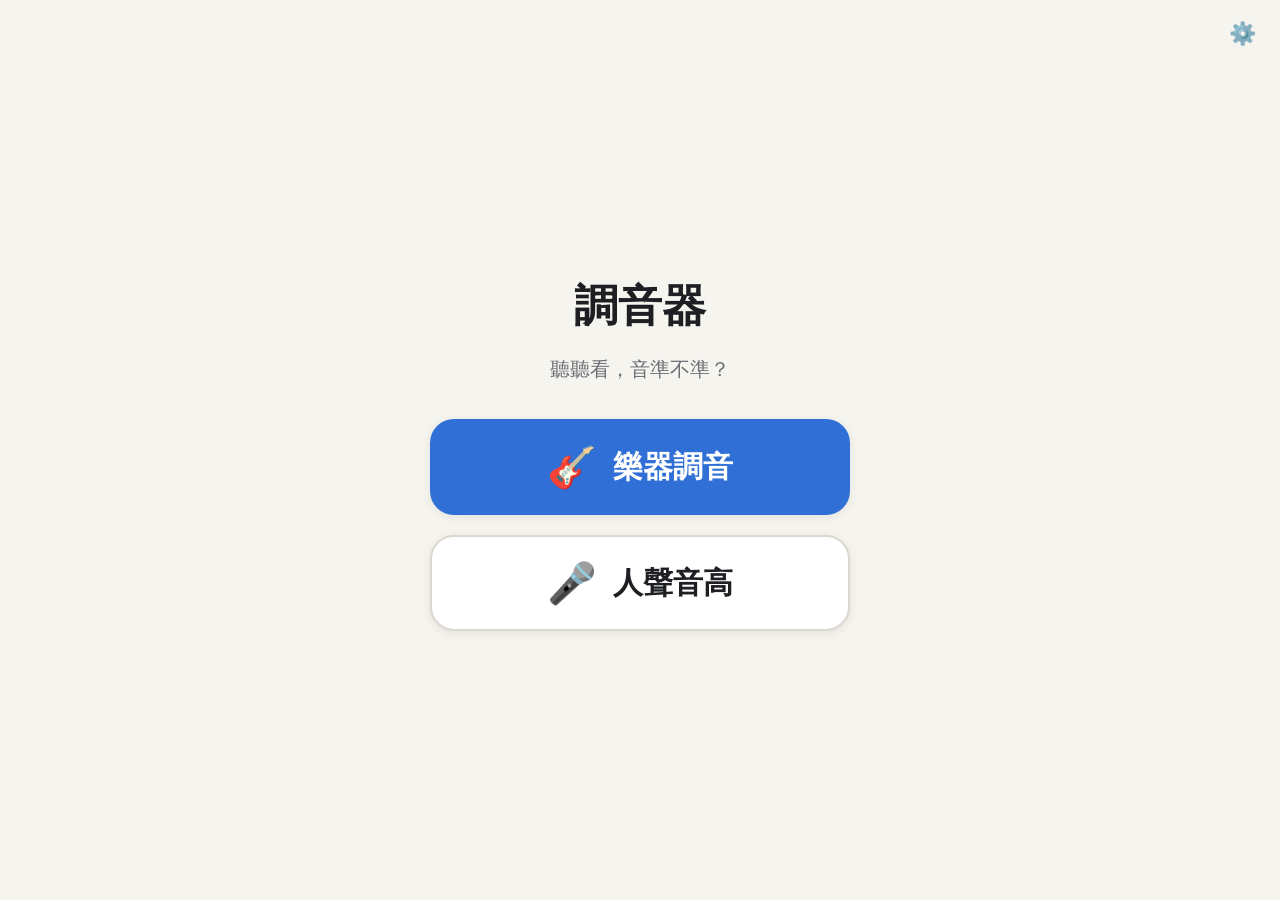
==== index.html @ ddfae739 "階段 2：樂器調音器畫面 - 首頁兩個大按鈕、設定頁（A4 基準音 430–446、音名顯示方式，存於 localStorage） - 樂器調音畫面：大字音名＋唱名、音分、±50 音分指針（緩動）、±" ====
<!DOCTYPE html>
<html lang="zh-Hant">
<head>
  <meta charset="utf-8">
  <meta name="viewport" content="width=device-width, initial-scale=1, viewport-fit=cover">
  <meta name="theme-color" content="#f6f4ef" media="(prefers-color-scheme: light)">
  <meta name="theme-color" content="#16181c" media="(prefers-color-scheme: dark)">
  <title>調音器</title>
  <link rel="stylesheet" href="css/style.css">
</head>
<body>

  <!-- 首頁 -->
  <section id="home" class="screen">
    <header class="topbar">
      <span></span>
      <span></span>
      <button class="icon-btn" id="btn-settings" aria-label="設定">⚙️</button>
    </header>
    <div class="home-body">
      <h1 class="app-title">調音器</h1>
      <p class="app-sub">聽聽看，音準不準？</p>
      <button class="big-btn" id="btn-instrument">
        <span class="big-btn-icon">🎸</span><span>樂器調音</span>
      </button>
      <button class="big-btn secondary" id="btn-voice">
        <span class="big-btn-icon">🎤</span><span>人聲音高</span>
      </button>
      <p class="toast" id="toast" hidden></p>
    </div>
  </section>

  <!-- 設定 -->
  <section id="settings" class="screen" hidden>
    <header class="topbar">
      <button class="icon-btn back" data-back aria-label="返回">‹ 返回</button>
      <h2>設定</h2>
      <span></span>
    </header>
    <div class="settings-body">
      <div class="card">
        <h3>A4 基準音</h3>
        <p class="a4-value"><span id="a4-value">440</span> Hz</p>
        <div class="btn-row">
          <button class="chip" data-a4-step="-1">−1</button>
          <button class="chip" data-a4="438">438</button>
          <button class="chip" data-a4="440">440</button>
          <button class="chip" data-a4="442">442</button>
          <button class="chip" data-a4-step="1">+1</button>
        </div>
        <p class="hint">一般是 440。合唱團或樂團若有指定，再照指定調整（430–446）。</p>
      </div>
      <div class="card">
        <h3>音名顯示</h3>
        <div class="btn-col">
          <button class="option" data-naming="letter">音名（C D E…）</button>
          <button class="option" data-naming="solfege">唱名（Do Re Mi…）</button>
          <button class="option" data-naming="both">兩者並列</button>
        </div>
      </div>
    </div>
  </section>

  <!-- 樂器調音 -->
  <section id="instrument" class="screen" hidden>
    <header class="topbar">
      <button class="icon-btn back" data-back aria-label="返回">‹ 返回</button>
      <h2>樂器調音</h2>
      <span class="a4-badge">A4 = <span id="inst-a4">440</span></span>
    </header>

    <div class="tuner" id="tuner">
      <div class="note-display idle" id="note-display">
        <div class="note-main"><span id="note-name">–</span><span class="note-oct" id="note-oct"></span></div>
        <div class="note-sub" id="note-sub">&nbsp;</div>
      </div>

      <div class="cents" id="cents">&nbsp;</div>

      <div class="meter" aria-hidden="true">
        <div class="meter-zone"></div>
        <div class="meter-ticks">
          <span>−50</span><span>−25</span><span>0</span><span>+25</span><span>+50</span>
        </div>
        <div class="needle" id="needle"></div>
      </div>

      <p class="tune-hint" id="tune-hint">請彈奏或吹奏一個音</p>
      <p class="freq" id="freq">&nbsp;</p>
    </div>

    <!-- 麥克風無法使用時的說明 -->
    <div class="mic-error" id="mic-error" hidden>
      <h3 id="mic-error-title">需要使用麥克風</h3>
      <div id="mic-error-body"></div>
      <button class="big-btn" id="btn-retry">再試一次</button>
    </div>
  </section>

  <!-- 點一下繼續 -->
  <div class="overlay" id="resume-overlay" hidden>
    <button class="overlay-btn" id="btn-resume">
      <span class="overlay-icon">▶︎</span>
      <span>點一下繼續</span>
    </button>
  </div>

  <script type="module" src="js/app.js"></script>
</body>
</html>
---- css/style.css ----
:root {
  --bg: #f6f4ef;
  --surface: #ffffff;
  --text: #1d1f23;
  --muted: #6b6f76;
  --line: #dcd8cf;
  --accent: #2f6fd6;
  --accent-text: #ffffff;
  --good: #1f9d55;
  --good-bg: #e3f6ea;
  --warn: #d9822b;
  --shadow: 0 2px 10px rgba(0, 0, 0, 0.08);
  color-scheme: light dark;
}

@media (prefers-color-scheme: dark) {
  :root {
    --bg: #16181c;
    --surface: #22252b;
    --text: #f1f1f1;
    --muted: #a0a4ab;
    --line: #3a3e46;
    --accent: #5b94f0;
    --accent-text: #0f1115;
    --good: #3ecf7a;
    --good-bg: #173a26;
    --warn: #f0a050;
    --shadow: none;
  }
}

* { box-sizing: border-box; }

html, body {
  margin: 0;
  height: 100%;
}

body {
  background: var(--bg);
  color: var(--text);
  font-family: -apple-system, BlinkMacSystemFont, "PingFang TC", "Noto Sans TC", "Microsoft JhengHei", sans-serif;
  -webkit-tap-highlight-color: transparent;
  -webkit-user-select: none;
  user-select: none;
  transition: background-color 0.3s;
}

button {
  font: inherit;
  color: inherit;
  cursor: pointer;
  touch-action: manipulation;
}

[hidden] { display: none !important; }

.screen {
  min-height: 100%;
  display: flex;
  flex-direction: column;
  padding: env(safe-area-inset-top) env(safe-area-inset-right) env(safe-area-inset-bottom) env(safe-area-inset-left);
}

/* 頂列 */
.topbar {
  display: grid;
  grid-template-columns: 1fr auto 1fr;
  align-items: center;
  padding: 10px 12px;
  min-height: 60px;
}
.topbar h2 { margin: 0; font-size: 22px; }
.topbar > :last-child { justify-self: end; }
.icon-btn {
  background: none;
  border: none;
  font-size: 22px;
  padding: 10px 12px;
  border-radius: 12px;
  min-height: 48px;
}
.icon-btn.back { justify-self: start; font-size: 20px; color: var(--accent); }
.icon-btn:active { background: var(--line); }

/* 首頁 */
.home-body {
  flex: 1;
  display: flex;
  flex-direction: column;
  align-items: center;
  justify-content: center;
  gap: 20px;
  padding: 0 20px 60px;
}
.app-title { font-size: 44px; margin: 0; }
.app-sub { font-size: 20px; color: var(--muted); margin: 0 0 16px; }

.big-btn {
  width: 100%;
  max-width: 420px;
  min-height: 96px;
  display: flex;
  align-items: center;
  justify-content: center;
  gap: 16px;
  font-size: 30px;
  font-weight: 700;
  border: none;
  border-radius: 24px;
  background: var(--accent);
  color: var(--accent-text);
  box-shadow: var(--shadow);
}
.big-btn.secondary {
  background: var(--surface);
  color: var(--text);
  border: 2px solid var(--line);
}
.big-btn:active { transform: scale(0.98); }
.big-btn-icon { font-size: 40px; }

.toast {
  font-size: 18px;
  color: var(--muted);
  text-align: center;
  margin: 0;
}

/* 設定 */
.settings-body {
  display: flex;
  flex-direction: column;
  gap: 16px;
  padding: 8px 16px 32px;
  width: 100%;
  max-width: 560px;
  margin: 0 auto;
}
.card {
  background: var(--surface);
  border-radius: 20px;
  padding: 18px;
  box-shadow: var(--shadow);
  border: 1px solid var(--line);
}
.card h3 { margin: 0 0 12px; font-size: 20px; }
.a4-value { font-size: 44px; font-weight: 700; text-align: center; margin: 4px 0 14px; }
.btn-row { display: flex; gap: 8px; }
.btn-col { display: flex; flex-direction: column; gap: 10px; }
.chip, .option {
  flex: 1;
  min-height: 56px;
  border-radius: 14px;
  border: 2px solid var(--line);
  background: var(--bg);
  font-size: 20px;
  font-weight: 600;
}
.option { text-align: left; padding: 0 16px; }
.chip.selected, .option.selected {
  border-color: var(--accent);
  background: var(--accent);
  color: var(--accent-text);
}
.hint { color: var(--muted); font-size: 16px; margin: 12px 0 0; line-height: 1.5; }

/* 樂器調音 */
.a4-badge { font-size: 16px; color: var(--muted); padding-right: 6px; }

.tuner {
  flex: 1;
  display: flex;
  flex-direction: column;
  align-items: center;
  justify-content: center;
  padding: 0 20px 40px;
  gap: 10px;
}

.note-display {
  text-align: center;
  transition: opacity 0.6s;
}
.note-display.idle { opacity: 0.25; }
.note-main {
  font-size: clamp(96px, 32vw, 180px);
  font-weight: 800;
  line-height: 1;
  font-variant-numeric: tabular-nums;
}
.note-oct { font-size: 0.45em; font-weight: 700; margin-left: 4px; }
.note-sub { font-size: 32px; color: var(--muted); margin-top: 6px; min-height: 40px; }

.cents {
  font-size: 34px;
  font-weight: 700;
  font-variant-numeric: tabular-nums;
  min-height: 44px;
}

.meter {
  position: relative;
  width: 100%;
  max-width: 520px;
  height: 90px;
  margin-top: 8px;
  border-radius: 16px;
  background: var(--surface);
  border: 1px solid var(--line);
  overflow: hidden;
}
/* ±5 音分的綠色區（100 音分寬的 10%） */
.meter-zone {
  position: absolute;
  left: 45%;
  width: 10%;
  top: 0;
  bottom: 0;
  background: var(--good-bg);
  border-left: 2px solid var(--good);
  border-right: 2px solid var(--good);
}
.meter-ticks {
  position: absolute;
  inset: auto 0 6px 0;
  display: flex;
  justify-content: space-between;
  padding: 0 6px;
  font-size: 14px;
  color: var(--muted);
  font-variant-numeric: tabular-nums;
}
.needle {
  position: absolute;
  top: 8px;
  bottom: 28px;
  left: 50%;
  width: 6px;
  margin-left: -3px;
  border-radius: 3px;
  background: var(--warn);
  will-change: transform;
}

.tune-hint { font-size: 24px; font-weight: 600; margin: 14px 0 0; min-height: 32px; text-align: center; }
.freq { font-size: 16px; color: var(--muted); margin: 0; font-variant-numeric: tabular-nums; }

/* 準的時候整體變綠色 */
body.in-tune { background: var(--good-bg); }
body.in-tune .note-main,
body.in-tune .cents,
body.in-tune .tune-hint { color: var(--good); }
body.in-tune .needle { background: var(--good); }

/* 麥克風錯誤 */
.mic-error {
  margin: 0 auto;
  padding: 0 20px 40px;
  max-width: 560px;
  font-size: 18px;
  line-height: 1.6;
}
.mic-error h3 { font-size: 24px; }
.mic-error ol { padding-left: 1.4em; }
.mic-error li { margin-bottom: 6px; }
.mic-error .big-btn { margin-top: 16px; min-height: 72px; font-size: 24px; }

/* 點一下繼續 */
.overlay {
  position: fixed;
  inset: 0;
  background: rgba(0, 0, 0, 0.6);
  display: flex;
  align-items: center;
  justify-content: center;
  z-index: 10;
}
.overlay-btn {
  display: flex;
  flex-direction: column;
  align-items: center;
  gap: 12px;
  border: none;
  background: var(--surface);
  color: var(--text);
  border-radius: 28px;
  padding: 32px 48px;
  font-size: 28px;
  font-weight: 700;
}
.overlay-icon { font-size: 56px; color: var(--accent); }
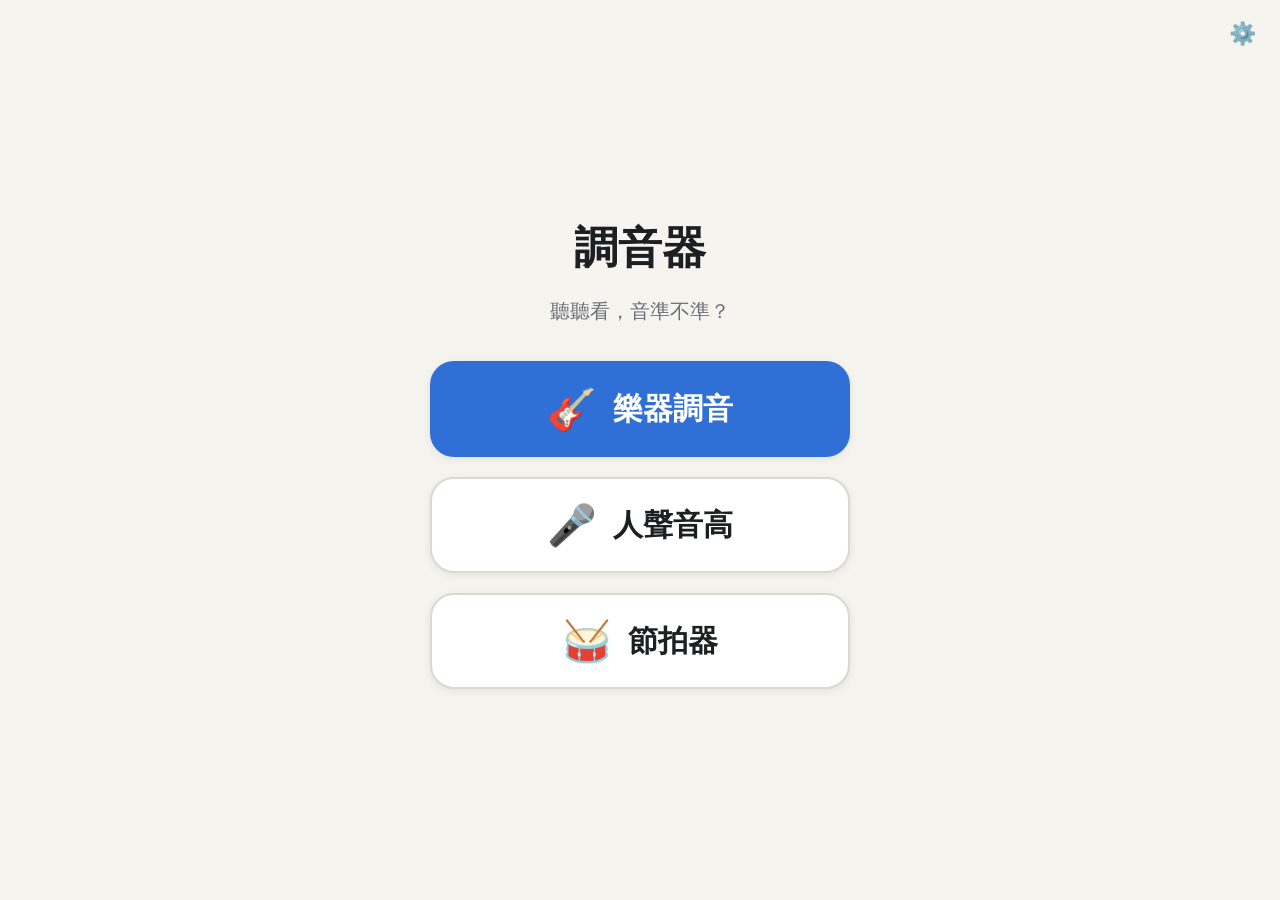
==== commit f1c23c05: "新增節拍器（第一版） - 首頁新增「節拍器」：30–250 BPM、速度術語（義大利文＋中文）、2/4 3/4 4/4 6/8 與自訂 1–12 拍 - 第一拍高音、6/8 第 4 拍次重音；圓點與大" ====
--- a/index.html
+++ b/index.html
@@ -6,6 +6,13 @@
   <meta name="theme-color" content="#f6f4ef" media="(prefers-color-scheme: light)">
   <meta name="theme-color" content="#16181c" media="(prefers-color-scheme: dark)">
   <title>調音器</title>
+  <link rel="manifest" href="manifest.webmanifest">
+  <link rel="icon" href="icons/favicon-32.png" sizes="32x32" type="image/png">
+  <link rel="apple-touch-icon" href="icons/apple-touch-icon.png">
+  <meta name="apple-mobile-web-app-capable" content="yes">
+  <meta name="mobile-web-app-capable" content="yes">
+  <meta name="apple-mobile-web-app-title" content="調音器">
+  <meta name="apple-mobile-web-app-status-bar-style" content="default">
   <link rel="stylesheet" href="css/style.css">
 </head>
 <body>
@@ -20,13 +27,16 @@
     <div class="home-body">
       <h1 class="app-title">調音器</h1>
       <p class="app-sub">聽聽看，音準不準？</p>
+      <button class="update-banner" id="update-banner" hidden>🎉 有新版本，點這裡更新</button>
       <button class="big-btn" id="btn-instrument">
         <span class="big-btn-icon">🎸</span><span>樂器調音</span>
       </button>
       <button class="big-btn secondary" id="btn-voice">
         <span class="big-btn-icon">🎤</span><span>人聲音高</span>
       </button>
-      <p class="toast" id="toast" hidden></p>
+      <button class="big-btn secondary" id="btn-metronome">
+        <span class="big-btn-icon">🥁</span><span>節拍器</span>
+      </button>
     </div>
   </section>
 
@@ -58,6 +68,17 @@
           <button class="option" data-naming="both">兩者並列</button>
         </div>
       </div>
+      <div class="card">
+        <h3>🎙️ 麥克風檢查</h3>
+        <p class="hint" style="margin:0 0 12px">收不到聲音時，按下面的按鈕，然後對著手機說話或唱歌。</p>
+        <button class="chip wide" id="btn-mic-check">開始檢查</button>
+        <div class="mic-check" id="mic-check" hidden>
+          <div class="level" aria-hidden="true"><div class="level-bar" id="mic-level"></div></div>
+          <p class="check-result" id="mic-result"></p>
+          <dl class="check-list" id="mic-info"></dl>
+        </div>
+      </div>
+      <p class="version">版本 <span id="app-version"></span></p>
     </div>
   </section>
 
@@ -66,36 +87,168 @@
     <header class="topbar">
       <button class="icon-btn back" data-back aria-label="返回">‹ 返回</button>
       <h2>樂器調音</h2>
-      <span class="a4-badge">A4 = <span id="inst-a4">440</span></span>
-    </header>
-
-    <div class="tuner" id="tuner">
-      <div class="note-display idle" id="note-display">
-        <div class="note-main"><span id="note-name">–</span><span class="note-oct" id="note-oct"></span></div>
-        <div class="note-sub" id="note-sub">&nbsp;</div>
-      </div>
-
-      <div class="cents" id="cents">&nbsp;</div>
+      <span class="a4-badge">A4 = <span class="a4-num">440</span></span>
+    </header>
+
+    <div class="tuner">
+      <div class="note-display idle">
+        <div class="note-main"><span class="note-name">–</span><span class="note-oct"></span></div>
+        <div class="note-sub">&nbsp;</div>
+      </div>
+
+      <div class="cents">&nbsp;</div>
 
       <div class="meter" aria-hidden="true">
         <div class="meter-zone"></div>
         <div class="meter-ticks">
           <span>−50</span><span>−25</span><span>0</span><span>+25</span><span>+50</span>
         </div>
-        <div class="needle" id="needle"></div>
-      </div>
-
-      <p class="tune-hint" id="tune-hint">請彈奏或吹奏一個音</p>
-      <p class="freq" id="freq">&nbsp;</p>
-    </div>
-
-    <!-- 麥克風無法使用時的說明 -->
-    <div class="mic-error" id="mic-error" hidden>
-      <h3 id="mic-error-title">需要使用麥克風</h3>
-      <div id="mic-error-body"></div>
-      <button class="big-btn" id="btn-retry">再試一次</button>
-    </div>
-  </section>
+        <div class="needle"></div>
+      </div>
+
+      <p class="tune-hint">請彈奏或吹奏一個音</p>
+      <p class="freq">&nbsp;</p>
+    </div>
+  </section>
+
+  <!-- 人聲音高 -->
+  <section id="voice" class="screen" hidden>
+    <header class="topbar">
+      <button class="icon-btn back" data-back aria-label="返回">‹ 返回</button>
+      <h2>人聲音高</h2>
+      <span class="a4-badge">A4 = <span class="a4-num">440</span></span>
+    </header>
+
+    <div class="segmented" role="group" aria-label="聲音類型">
+      <button data-voice="child">童聲</button>
+      <button data-voice="female">女聲</button>
+      <button data-voice="male">男聲</button>
+    </div>
+
+    <!-- 童聲模式：連續唱低於 E3 時的提示 -->
+    <div class="notice" id="voice-change-hint" hidden>
+      <p>聽起來你的聲音比較低沉，可能正在變聲期喔！可以改選「男聲」試試看 😊</p>
+      <div class="notice-btns">
+        <button id="btn-to-male">改選男聲</button>
+        <button id="btn-dismiss-hint">知道了</button>
+      </div>
+    </div>
+
+    <div class="tuner voice-tuner">
+      <div class="voice-top">
+        <div class="note-display idle">
+          <div class="note-main"><span class="note-name">–</span><span class="note-oct"></span></div>
+          <div class="note-sub">&nbsp;</div>
+        </div>
+        <div class="staff" id="staff"></div>
+      </div>
+
+      <div class="cents">&nbsp;</div>
+      <p class="tune-hint">請唱一個長音</p>
+
+      <canvas class="pitch-graph" id="pitch-graph" role="img" aria-label="最近 10 秒的音高軌跡"></canvas>
+
+      <div class="voice-controls">
+        <label class="target-pick">
+          <span>目標音</span>
+          <select id="target-select"></select>
+        </label>
+        <div class="ref-row">
+          <button class="ref-btn" id="btn-ref">🔊 參考音</button>
+          <button class="toggle" id="btn-sustain" aria-pressed="false">持續長音</button>
+        </div>
+      </div>
+
+      <div class="clef-switch" id="clef-switch" hidden>
+        <button data-clef="bass">低音譜號</button>
+        <button data-clef="treble8vb">高音譜號（低八度）</button>
+      </div>
+
+      <p class="freq">&nbsp;</p>
+    </div>
+  </section>
+
+  <!-- 節拍器 -->
+  <section id="metronome" class="screen" hidden>
+    <header class="topbar">
+      <button class="icon-btn back" data-back aria-label="返回">‹ 返回</button>
+      <h2>節拍器</h2>
+      <span></span>
+    </header>
+
+    <div class="metro">
+      <div class="beat-dots" id="beat-dots" aria-hidden="true"></div>
+      <div class="beat-num" id="beat-num" aria-live="off">1</div>
+
+      <div class="bpm-row"><span class="bpm" id="bpm">96</span><span class="bpm-unit">BPM</span></div>
+      <div class="tempo-term" id="tempo-term">&nbsp;</div>
+
+      <div class="bpm-ctrl">
+        <button data-bpm-step="-5">−5</button>
+        <button data-bpm-step="-1">−1</button>
+        <input type="range" id="bpm-slider" min="30" max="250" step="1" aria-label="速度">
+        <button data-bpm-step="1">+1</button>
+        <button data-bpm-step="5">+5</button>
+      </div>
+
+      <div class="metro-main">
+        <button class="big-btn play-btn" id="btn-metro-play">▶ 開始</button>
+        <button class="tap-btn" id="btn-tap">點拍<small>Tap</small></button>
+      </div>
+
+      <div class="card metro-opts">
+        <div class="opt-row">
+          <span class="opt-label">拍號</span>
+          <div class="chips">
+            <button data-meter="2/4">2/4</button>
+            <button data-meter="3/4">3/4</button>
+            <button data-meter="4/4">4/4</button>
+            <button data-meter="6/8">6/8</button>
+            <button data-meter="custom">自訂</button>
+          </div>
+        </div>
+        <div class="opt-row" id="custom-row" hidden>
+          <span class="opt-label">拍數</span>
+          <div class="stepper">
+            <button data-custom-step="-1" aria-label="減少一拍">−</button>
+            <span><span id="custom-beats">5</span> 拍</span>
+            <button data-custom-step="1" aria-label="增加一拍">+</button>
+          </div>
+        </div>
+        <div class="opt-row">
+          <span class="opt-label">細分</span>
+          <div class="chips">
+            <button data-sub="1">不細分</button>
+            <button data-sub="2">八分</button>
+            <button data-sub="3">三連音</button>
+            <button data-sub="4">十六分</button>
+          </div>
+        </div>
+        <div class="opt-row">
+          <span class="opt-label">音色</span>
+          <div class="chips">
+            <button data-sound="beep">電子音</button>
+            <button data-sound="wood">木魚</button>
+            <button data-sound="click">拍點</button>
+          </div>
+        </div>
+        <div class="opt-row">
+          <span class="opt-label">音量</span>
+          <input type="range" id="metro-volume" min="0.05" max="1" step="0.05" aria-label="音量">
+        </div>
+        <p class="hint" id="meter-hint" hidden>6/8 拍以八分音符為一拍，第 1 拍重音、第 4 拍次重音。</p>
+      </div>
+
+      <p class="hint ios-hint" id="ios-hint" hidden>沒有聲音？請關閉 iPhone 側邊的靜音模式。</p>
+    </div>
+  </section>
+
+  <!-- 麥克風無法使用時的說明（顯示時會移到目前的畫面裡） -->
+  <div class="mic-error" id="mic-error" hidden>
+    <h3 id="mic-error-title">需要使用麥克風</h3>
+    <div id="mic-error-body"></div>
+    <button class="big-btn" id="btn-retry">再試一次</button>
+  </div>
 
   <!-- 點一下繼續 -->
   <div class="overlay" id="resume-overlay" hidden>
--- a/css/style.css
+++ b/css/style.css
@@ -165,6 +165,42 @@
 }
 .hint { color: var(--muted); font-size: 16px; margin: 12px 0 0; line-height: 1.5; }
 
+/* 新版本提示、版本號 */
+.update-banner {
+  width: 100%;
+  max-width: 420px;
+  min-height: 56px;
+  border-radius: 16px;
+  border: 2px solid var(--good);
+  background: var(--good-bg);
+  color: var(--text);
+  font-size: 20px;
+  font-weight: 700;
+}
+.version { text-align: center; color: var(--muted); font-size: 15px; margin: 4px 0 0; }
+
+/* 麥克風檢查 */
+.chip.wide { width: 100%; }
+.mic-check { margin-top: 14px; }
+.level {
+  height: 18px;
+  border-radius: 9px;
+  background: var(--bg);
+  border: 1px solid var(--line);
+  overflow: hidden;
+}
+.level-bar { height: 100%; width: 0; background: var(--good); transition: width 0.08s; }
+.check-result { font-size: 20px; font-weight: 700; margin: 12px 0; }
+.check-list {
+  display: grid;
+  grid-template-columns: auto 1fr;
+  gap: 6px 12px;
+  margin: 0;
+  font-size: 16px;
+}
+.check-list dt { color: var(--muted); }
+.check-list dd { margin: 0; word-break: break-all; }
+
 /* 樂器調音 */
 .a4-badge { font-size: 16px; color: var(--muted); padding-right: 6px; }
 
@@ -253,6 +289,239 @@
 body.in-tune .tune-hint { color: var(--good); }
 body.in-tune .needle { background: var(--good); }
 
+/* 人聲音高 */
+.segmented {
+  display: flex;
+  gap: 6px;
+  margin: 0 16px;
+  padding: 5px;
+  border-radius: 16px;
+  background: var(--surface);
+  border: 1px solid var(--line);
+  align-self: center;
+  width: calc(100% - 32px);
+  max-width: 480px;
+}
+.segmented button {
+  flex: 1;
+  min-height: 52px;
+  border: none;
+  border-radius: 12px;
+  background: none;
+  font-size: 22px;
+  font-weight: 700;
+}
+.segmented button.selected { background: var(--accent); color: var(--accent-text); }
+
+.voice-tuner { gap: 6px; padding-top: 8px; justify-content: flex-start; }
+.voice-top {
+  display: flex;
+  align-items: center;
+  justify-content: center;
+  gap: 4px;
+  width: 100%;
+  max-width: 640px;
+}
+.voice-top .note-display { flex: 0 0 auto; min-width: 42%; }
+.voice-tuner .note-main { font-size: max(72px, min(19vw, 130px)); }
+.voice-tuner .note-sub { font-size: 24px; margin-top: 2px; }
+.voice-tuner .cents { font-size: 28px; min-height: 36px; }
+.voice-tuner .tune-hint { margin: 0; font-size: 22px; }
+
+.pitch-graph {
+  width: 100%;
+  max-width: 640px;
+  height: 160px;
+  border-radius: 14px;
+  background: var(--surface);
+  border: 1px solid var(--line);
+  margin-top: 4px;
+}
+
+.voice-controls {
+  display: flex;
+  flex-wrap: wrap;
+  gap: 8px;
+  width: 100%;
+  max-width: 640px;
+}
+.target-pick {
+  flex: 1 1 100%;
+  display: flex;
+  align-items: center;
+  gap: 10px;
+  font-size: 18px;
+  font-weight: 600;
+}
+.target-pick select {
+  flex: 1;
+  min-height: 52px;
+  font: inherit;
+  font-size: 20px;
+  padding: 0 12px;
+  border-radius: 12px;
+  border: 2px solid var(--line);
+  background: var(--surface);
+  color: var(--text);
+}
+.ref-row { flex: 1 1 100%; display: flex; gap: 8px; }
+.ref-btn, .toggle {
+  min-height: 56px;
+  border-radius: 14px;
+  font-size: 20px;
+  font-weight: 700;
+}
+.ref-btn { flex: 2; border: none; background: var(--accent); color: var(--accent-text); }
+.ref-btn.playing { background: var(--warn); }
+.toggle { flex: 1; border: 2px solid var(--line); background: var(--surface); }
+.toggle[aria-pressed="true"] { border-color: var(--accent); background: var(--accent); color: var(--accent-text); }
+
+.notice {
+  margin: 10px 16px 0;
+  padding: 14px 16px;
+  border-radius: 16px;
+  background: var(--good-bg);
+  border: 2px solid var(--good);
+  font-size: 18px;
+  line-height: 1.5;
+  align-self: center;
+  max-width: 560px;
+}
+.notice p { margin: 0 0 10px; }
+.notice-btns { display: flex; gap: 8px; }
+.notice-btns button {
+  flex: 1;
+  min-height: 48px;
+  border-radius: 12px;
+  border: 2px solid var(--good);
+  background: var(--surface);
+  font-size: 18px;
+  font-weight: 700;
+}
+.notice-btns button:first-child { background: var(--good); color: #fff; }
+
+.staff {
+  flex: 1 1 auto;
+  min-width: 0;
+  max-width: 300px;
+  color: var(--text);
+}
+.staff svg { display: block; width: 100%; height: auto; max-height: 30vh; }
+.staff .staff-line, .staff .ledger { stroke: currentColor; stroke-width: 1.4; }
+.staff .clef { fill: currentColor; }
+.staff .clef-8 { fill: currentColor; font-size: 14px; font-weight: 700; }
+.staff .note { fill: var(--warn); transition: opacity 0.6s; }
+.staff .note.good { fill: var(--good); }
+.staff .note.idle { opacity: 0.25; }
+.staff .sharp { font-size: 26px; font-weight: 700; }
+.staff .target { fill: none; stroke: var(--muted); stroke-width: 2.2; }
+.staff .target .sharp { fill: var(--muted); stroke: none; }
+
+.clef-switch { display: flex; gap: 8px; width: 100%; max-width: 420px; }
+.clef-switch button {
+  flex: 1;
+  min-height: 44px;
+  border-radius: 12px;
+  border: 2px solid var(--line);
+  background: var(--surface);
+  font-size: 16px;
+  font-weight: 600;
+}
+.clef-switch button.selected { border-color: var(--accent); color: var(--accent); }
+
+/* 節拍器 */
+.metro {
+  display: flex;
+  flex-direction: column;
+  align-items: center;
+  gap: 10px;
+  padding: 4px 16px 32px;
+  width: 100%;
+  max-width: 560px;
+  margin: 0 auto;
+}
+.beat-dots { display: flex; flex-wrap: wrap; justify-content: center; gap: 10px; min-height: 30px; }
+.beat-dot {
+  width: 26px;
+  height: 26px;
+  border-radius: 50%;
+  background: var(--line);
+  transition: background-color 0.08s, transform 0.08s;
+}
+.beat-dot.first { width: 30px; height: 30px; border: 3px solid var(--warn); }
+.beat-dot.on { background: var(--accent); transform: scale(1.2); }
+.beat-dot.on.first { background: var(--warn); }
+.beat-num {
+  font-size: clamp(96px, 30vw, 160px);
+  font-weight: 800;
+  line-height: 1;
+  font-variant-numeric: tabular-nums;
+  color: var(--line);
+  transition: color 0.08s;
+}
+.beat-num.on { color: var(--accent); }
+.beat-num.on.first { color: var(--warn); }
+.bpm-row { display: flex; align-items: baseline; gap: 8px; }
+.bpm { font-size: 56px; font-weight: 800; font-variant-numeric: tabular-nums; line-height: 1; }
+.bpm-unit { font-size: 20px; color: var(--muted); font-weight: 700; }
+.tempo-term { font-size: 20px; color: var(--muted); font-weight: 600; margin-top: -4px; }
+.bpm-ctrl { display: flex; align-items: center; gap: 6px; width: 100%; }
+.bpm-ctrl button {
+  min-width: 48px;
+  min-height: 48px;
+  border-radius: 12px;
+  border: 2px solid var(--line);
+  background: var(--surface);
+  font-size: 18px;
+  font-weight: 700;
+}
+.bpm-ctrl input { flex: 1; min-width: 0; }
+.metro-main { display: flex; gap: 10px; width: 100%; }
+.play-btn { flex: 2; min-height: 80px; font-size: 28px; }
+.play-btn.playing { background: var(--warn); }
+.tap-btn {
+  flex: 1;
+  min-height: 80px;
+  border-radius: 24px;
+  border: 2px solid var(--line);
+  background: var(--surface);
+  font-size: 24px;
+  font-weight: 700;
+  display: flex;
+  flex-direction: column;
+  align-items: center;
+  justify-content: center;
+}
+.tap-btn small { font-size: 14px; color: var(--muted); }
+.tap-btn:active { background: var(--line); }
+.metro-opts { width: 100%; display: flex; flex-direction: column; gap: 12px; }
+.opt-row { display: flex; align-items: center; gap: 10px; }
+.opt-label { flex: 0 0 auto; font-size: 17px; font-weight: 700; color: var(--muted); width: 2.4em; }
+.opt-row input[type=range] { flex: 1; }
+.chips { flex: 1; display: flex; flex-wrap: wrap; gap: 6px; }
+.chips button {
+  flex: 1 0 auto;
+  min-height: 44px;
+  padding: 0 10px;
+  border-radius: 12px;
+  border: 2px solid var(--line);
+  background: var(--bg);
+  font-size: 17px;
+  font-weight: 600;
+}
+.chips button.selected { border-color: var(--accent); background: var(--accent); color: var(--accent-text); }
+.stepper { display: flex; align-items: center; gap: 16px; font-size: 20px; font-weight: 700; }
+.stepper button {
+  width: 48px;
+  height: 44px;
+  border-radius: 12px;
+  border: 2px solid var(--line);
+  background: var(--bg);
+  font-size: 22px;
+}
+.metro-opts .hint { margin: 0; }
+.ios-hint { text-align: center; }
+
 /* 麥克風錯誤 */
 .mic-error {
   margin: 0 auto;
